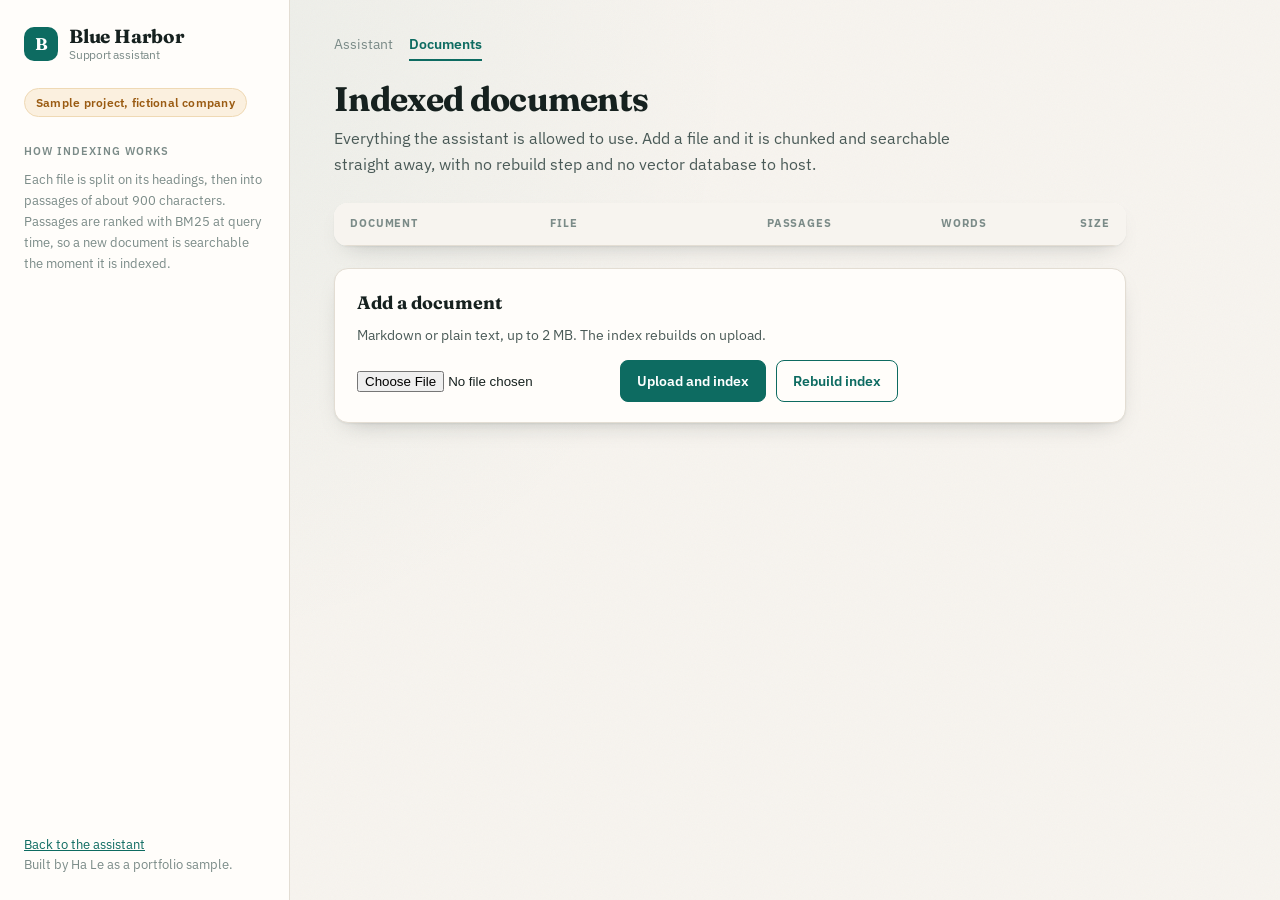
==== static/admin.html @ 93e19dbc "Document assistant with citations and an out of scope guard Heading aware chunking plus BM25 ranking" ====
<!doctype html>
<html lang="en">
<head>
<meta charset="utf-8">
<meta name="viewport" content="width=device-width, initial-scale=1">
<title>Documents, Blue Harbor Support Assistant (Sample)</title>
<link rel="preconnect" href="https://fonts.googleapis.com">
<link rel="preconnect" href="https://fonts.gstatic.com" crossorigin>
<link href="https://fonts.googleapis.com/css2?family=Fraunces:opsz,wght@9..144,600;9..144,700&family=IBM+Plex+Sans:wght@400;500;600&display=swap" rel="stylesheet">
<link rel="stylesheet" href="/static/styles.css">
</head>
<body>
<div class="shell">
  <aside class="side">
    <div class="brand">
      <div class="mark">B</div>
      <h1>Blue Harbor<span>Support assistant</span></h1>
    </div>
    <div class="tag">Sample project, fictional company</div>
    <div class="corpus">
      <h2>How indexing works</h2>
      <p style="margin:0">Each file is split on its headings, then into passages of about 900 characters. Passages are ranked with BM25 at query time, so a new document is searchable the moment it is indexed.</p>
    </div>
    <footer>
      <a href="/">Back to the assistant</a><br>
      Built by Ha Le as a portfolio sample.
    </footer>
  </aside>

  <main class="main">
    <nav class="nav">
      <a href="/">Assistant</a>
      <a href="/admin" class="on">Documents</a>
    </nav>

    <header>
      <h2>Indexed documents</h2>
      <p class="lede">Everything the assistant is allowed to use. Add a file and it is chunked and searchable straight away, with no rebuild step and no vector database to host.</p>
    </header>

    <table>
      <thead>
        <tr>
          <th>Document</th>
          <th>File</th>
          <th class="num-col">Passages</th>
          <th class="num-col">Words</th>
          <th class="num-col">Size</th>
        </tr>
      </thead>
      <tbody id="rows"></tbody>
    </table>

    <div class="panel">
      <h3>Add a document</h3>
      <p>Markdown or plain text, up to 2 MB. The index rebuilds on upload.</p>
      <div class="row">
        <input type="file" id="file" accept=".md,.markdown,.txt">
        <button class="btn" id="upload">Upload and index</button>
        <button class="btn ghost" id="reindex">Rebuild index</button>
        <span class="status" id="status"></span>
      </div>
    </div>
  </main>
</div>

<script>
const rows = document.getElementById("rows");
const status = document.getElementById("status");

const kb = (n) => (n / 1024).toFixed(1) + " KB";

async function load() {
  const data = await (await fetch("/api/documents")).json();
  rows.innerHTML = data.documents
    .map(
      (d) => `<tr>
        <td><strong>${d.title}</strong></td>
        <td>${d.filename}</td>
        <td class="num-col">${d.chunks}</td>
        <td class="num-col">${d.words}</td>
        <td class="num-col">${kb(d.bytes)}</td>
      </tr>`
    )
    .join("");
  status.textContent = `${data.documents.length} documents, ${data.total_chunks} passages indexed`;
}

document.getElementById("reindex").addEventListener("click", async () => {
  const r = await (await fetch("/api/reindex", { method: "POST" })).json();
  status.textContent = `Rebuilt ${r.chunks} passages in ${r.ms} ms`;
  load();
});

document.getElementById("upload").addEventListener("click", async () => {
  const file = document.getElementById("file").files[0];
  if (!file) {
    status.textContent = "Choose a file first";
    return;
  }
  const body = new FormData();
  body.append("file", file);
  const res = await fetch("/api/documents", { method: "POST", body });
  const data = await res.json();
  status.textContent = res.ok
    ? `Indexed ${data.filename}, ${data.chunks} passages total`
    : data.detail;
  load();
});

load();
</script>
</body>
</html>
---- static/styles.css ----
:root {
  --ink: #16211f;
  --ink-soft: #4a5a57;
  --ink-faint: #7b8b88;
  --paper: #f7f4ef;
  --surface: #fffdfa;
  --line: #e3ddd3;
  --accent: #0d6b61;
  --accent-soft: #e4f0ed;
  --warn: #9a5b12;
  --warn-soft: #fbf0df;
  --radius-s: 8px;
  --radius-m: 14px;
  --shadow: 0 1px 2px rgba(22, 33, 31, .06), 0 10px 24px -14px rgba(22, 33, 31, .34);
}

* { box-sizing: border-box; }

body {
  margin: 0;
  background: var(--paper);
  color: var(--ink);
  font-family: "IBM Plex Sans", ui-sans-serif, system-ui, -apple-system, "Segoe UI", sans-serif;
  font-size: 16px;
  line-height: 1.6;
  background-image:
    radial-gradient(circle at 12% 8%, rgba(13, 107, 97, .05), transparent 42%),
    url("data:image/svg+xml,%3Csvg xmlns='http://www.w3.org/2000/svg' width='120' height='120'%3E%3Cfilter id='n'%3E%3CfeTurbulence type='fractalNoise' baseFrequency='.85' numOctaves='3'/%3E%3C/filter%3E%3Crect width='120' height='120' filter='url(%23n)' opacity='.035'/%3E%3C/svg%3E");
}

.shell { display: grid; grid-template-columns: 290px minmax(0, 1fr); min-height: 100vh; }

/* sidebar */
.side {
  border-right: 1px solid var(--line);
  padding: 26px 24px;
  background: var(--surface);
  display: flex;
  flex-direction: column;
  gap: 26px;
}

.brand { display: flex; align-items: center; gap: 11px; }
.mark {
  width: 34px; height: 34px; border-radius: 10px;
  background: var(--accent); color: #fff;
  display: grid; place-items: center;
  font-family: "Fraunces", Georgia, serif; font-weight: 700; font-size: 17px;
}
.brand h1 {
  font-family: "Fraunces", Georgia, serif;
  font-size: 19px; line-height: 1.15; margin: 0; letter-spacing: -.01em;
}
.brand span { display: block; font-size: 12px; color: var(--ink-faint); font-family: "IBM Plex Sans", sans-serif; font-weight: 400; }

.tag {
  display: inline-flex; align-items: center; gap: 6px;
  background: var(--warn-soft); color: var(--warn);
  border: 1px solid #efd9b4;
  border-radius: 999px; padding: 4px 11px;
  font-size: 12px; font-weight: 600; letter-spacing: .02em; width: fit-content;
}

.side h2 {
  font-size: 11px; text-transform: uppercase; letter-spacing: .09em;
  color: var(--ink-faint); margin: 0 0 10px; font-weight: 600;
}

.examples { display: flex; flex-direction: column; gap: 7px; }
.examples button {
  text-align: left; font: inherit; font-size: 13.5px; color: var(--ink-soft);
  background: var(--paper); border: 1px solid var(--line); border-radius: var(--radius-s);
  padding: 9px 11px; cursor: pointer;
  transition: border-color .18s ease, color .18s ease, transform .18s ease;
}
.examples button:hover { border-color: var(--accent); color: var(--accent); transform: translateX(2px); }

.corpus { font-size: 13px; color: var(--ink-faint); }
.corpus ul { margin: 8px 0 0; padding-left: 16px; }
.corpus li { margin-bottom: 3px; }
.side footer { margin-top: auto; font-size: 12.5px; color: var(--ink-faint); }
.side footer a { color: var(--accent); }

/* main */
.main { padding: 34px 44px 44px; max-width: 880px; }
.main > header { margin-bottom: 26px; }
.main h2 {
  font-family: "Fraunces", Georgia, serif;
  font-size: 34px; line-height: 1.1; letter-spacing: -.02em; margin: 0 0 8px;
}
.lede { color: var(--ink-soft); margin: 0; max-width: 62ch; }

.thread { display: flex; flex-direction: column; gap: 20px; margin-bottom: 26px; }

.turn-q {
  align-self: flex-end; max-width: 78%;
  background: var(--accent); color: #fff;
  padding: 11px 16px; border-radius: 16px 16px 4px 16px;
  box-shadow: var(--shadow);
}

.turn-a {
  background: var(--surface); border: 1px solid var(--line);
  border-radius: 4px 16px 16px 16px; padding: 20px 22px; box-shadow: var(--shadow);
}
.turn-a.nogo { border-color: #efd9b4; background: #fffaf1; }
.answer { margin: 0 0 4px; }
.answer sup {
  font-size: 11px; font-weight: 700; color: var(--accent);
  background: var(--accent-soft); border-radius: 4px; padding: 1px 4px; margin: 0 -1px 0 1px;
}

.sources { margin-top: 18px; border-top: 1px dashed var(--line); padding-top: 14px; }
.sources h3 {
  font-size: 11px; text-transform: uppercase; letter-spacing: .09em;
  color: var(--ink-faint); margin: 0 0 11px; font-weight: 600;
}
.source { display: flex; gap: 11px; padding: 9px 0; border-bottom: 1px solid #f0ece4; }
.source:last-child { border-bottom: 0; }
.num {
  flex: 0 0 22px; height: 22px; border-radius: 6px;
  background: var(--accent-soft); color: var(--accent);
  font-size: 12px; font-weight: 700; display: grid; place-items: center;
}
.source-body { min-width: 0; }
.source-label { font-size: 13px; font-weight: 600; margin-bottom: 2px; }
.source-text { font-size: 13px; color: var(--ink-soft); margin: 0; }
.source-meta { font-size: 11.5px; color: var(--ink-faint); margin-top: 4px; }

.meta-row {
  display: flex; gap: 14px; flex-wrap: wrap;
  font-size: 11.5px; color: var(--ink-faint); margin-top: 14px;
}
.meta-row b { color: var(--ink-soft); font-weight: 600; }

/* composer */
.composer { display: flex; gap: 10px; position: sticky; bottom: 0; padding-bottom: 6px; }
.composer input {
  flex: 1; font: inherit; padding: 13px 16px;
  border: 1px solid var(--line); border-radius: var(--radius-m);
  background: var(--surface); color: var(--ink);
}
.composer input:focus { outline: 2px solid var(--accent); outline-offset: 1px; border-color: transparent; }
.composer button {
  font: inherit; font-weight: 600; padding: 13px 22px;
  background: var(--accent); color: #fff; border: 0; border-radius: var(--radius-m);
  cursor: pointer; transition: transform .15s ease, background .15s ease;
}
.composer button:hover { background: #0a564e; }
.composer button:active { transform: scale(.98); }
.composer button:disabled { opacity: .55; cursor: wait; }

/* admin */
table { width: 100%; border-collapse: collapse; background: var(--surface); border-radius: var(--radius-m); overflow: hidden; box-shadow: var(--shadow); }
th, td { text-align: left; padding: 12px 16px; border-bottom: 1px solid var(--line); font-size: 14px; }
th { font-size: 11px; text-transform: uppercase; letter-spacing: .08em; color: var(--ink-faint); background: var(--paper); }
tbody tr:last-child td { border-bottom: 0; }
td.num-col, th.num-col { text-align: right; font-variant-numeric: tabular-nums; }

.panel { background: var(--surface); border: 1px solid var(--line); border-radius: var(--radius-m); padding: 20px 22px; box-shadow: var(--shadow); margin-top: 22px; }
.panel h3 { margin: 0 0 6px; font-family: "Fraunces", Georgia, serif; font-size: 18px; }
.panel p { margin: 0 0 14px; color: var(--ink-soft); font-size: 14px; }
.row { display: flex; gap: 10px; align-items: center; flex-wrap: wrap; }
.btn {
  font: inherit; font-weight: 600; font-size: 14px; padding: 9px 16px;
  border-radius: var(--radius-s); border: 1px solid var(--accent);
  background: var(--accent); color: #fff; cursor: pointer;
}
.btn.ghost { background: transparent; color: var(--accent); }
.status { font-size: 13px; color: var(--accent); }
.nav { display: flex; gap: 16px; font-size: 13.5px; margin-bottom: 20px; }
.nav a { color: var(--ink-faint); text-decoration: none; padding-bottom: 3px; }
.nav a.on { color: var(--accent); border-bottom: 2px solid var(--accent); font-weight: 600; }
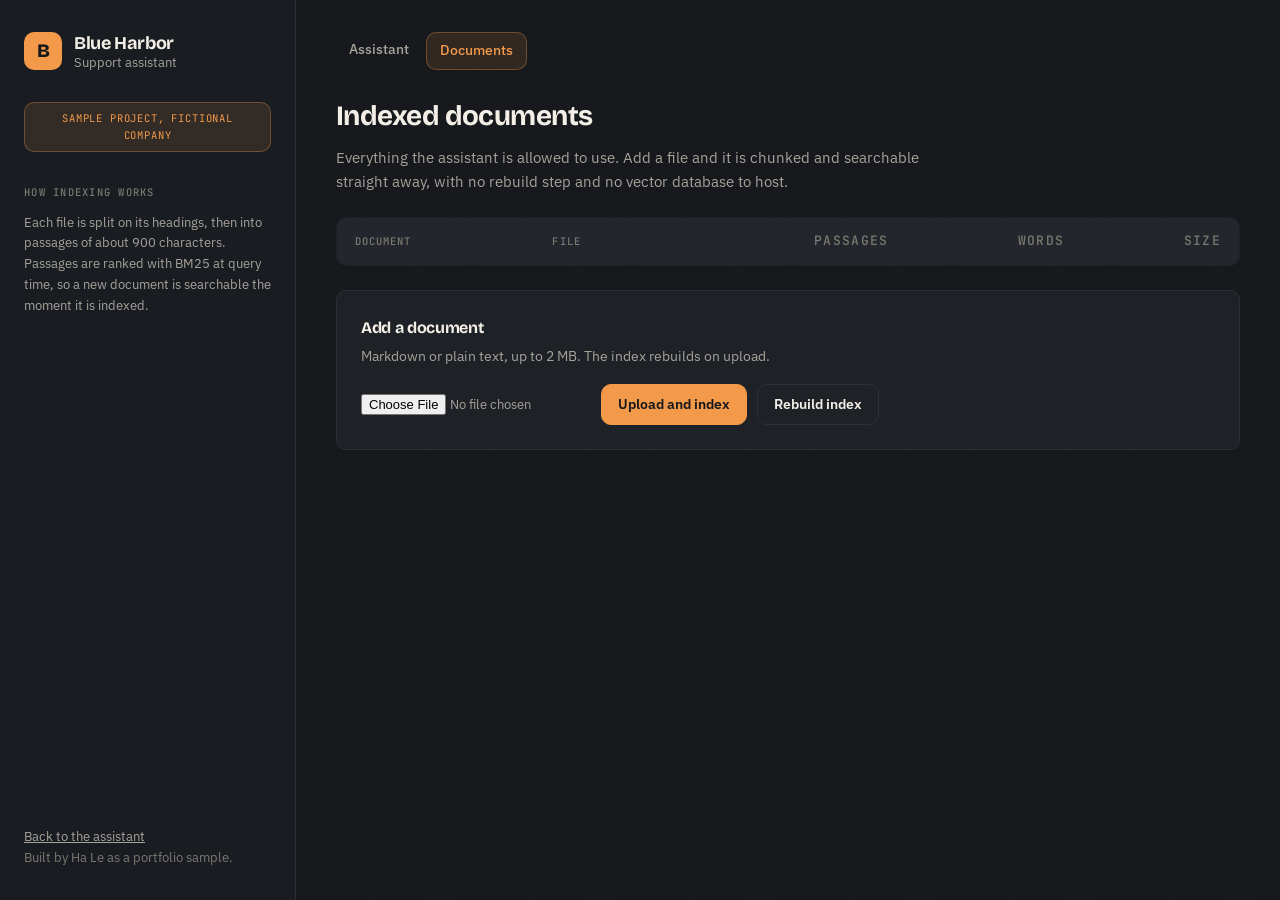
==== commit ab527b46: "Restyle to the studio look and harden the grounding gate UI is rebuilt on the shared studio palette " ====
--- a/static/admin.html
+++ b/static/admin.html
@@ -6,8 +6,9 @@
 <title>Documents, Blue Harbor Support Assistant (Sample)</title>
 <link rel="preconnect" href="https://fonts.googleapis.com">
 <link rel="preconnect" href="https://fonts.gstatic.com" crossorigin>
-<link href="https://fonts.googleapis.com/css2?family=Fraunces:opsz,wght@9..144,600;9..144,700&family=IBM+Plex+Sans:wght@400;500;600&display=swap" rel="stylesheet">
+<link href="https://fonts.googleapis.com/css2?family=Bricolage+Grotesque:opsz,wght@12..96,600;12..96,700;12..96,800&family=IBM+Plex+Sans:wght@400;500;600&family=JetBrains+Mono:wght@400;500;600&display=swap" rel="stylesheet">
 <link rel="stylesheet" href="/static/styles.css">
+<script>var t=new URLSearchParams(location.search).get("theme");if(t)document.documentElement.dataset.theme=t;</script>
 </head>
 <body>
 <div class="shell">
--- a/static/styles.css
+++ b/static/styles.css
@@ -1,173 +1,233 @@
+/* Studio look: dark by default, light theme via data-theme="light". */
+
 :root {
-  --ink: #16211f;
-  --ink-soft: #4a5a57;
-  --ink-faint: #7b8b88;
-  --paper: #f7f4ef;
-  --surface: #fffdfa;
-  --line: #e3ddd3;
-  --accent: #0d6b61;
-  --accent-soft: #e4f0ed;
-  --warn: #9a5b12;
-  --warn-soft: #fbf0df;
-  --radius-s: 8px;
-  --radius-m: 14px;
-  --shadow: 0 1px 2px rgba(22, 33, 31, .06), 0 10px 24px -14px rgba(22, 33, 31, .34);
+  --canvas: #15171B;
+  --rail: #191C21;
+  --surface: #1E2126;
+  --surface-2: #23272D;
+  --ink: #F3EFE7;
+  --muted: #A7A39B;
+  --faint: #7D7872;
+  --line: #2C3036;
+  --line-soft: #24282E;
+  --accent: #F2994A;
+  --accent-ink: #15171B;
+  --accent-wash: rgba(242, 153, 74, .12);
+  --accent-line: rgba(242, 153, 74, .32);
+  --r: 10px;
+  --shadow: 0 1px 2px rgba(0,0,0,.4), 0 14px 38px rgba(0,0,0,.34);
+}
+
+:root[data-theme="light"] {
+  --canvas: #F6F3EE;
+  --rail: #FFFFFF;
+  --surface: #FFFFFF;
+  --surface-2: #F1EDE6;
+  --ink: #1B1D21;
+  --muted: #5F5B55;
+  --faint: #8A857E;
+  --line: #E2DCD2;
+  --line-soft: #EDE8E0;
+  --accent: #C96A14;
+  --accent-ink: #FFFFFF;
+  --accent-wash: rgba(201, 106, 20, .10);
+  --accent-line: rgba(201, 106, 20, .28);
+  --shadow: 0 1px 2px rgba(27,29,33,.06), 0 12px 32px rgba(27,29,33,.08);
 }
 
 * { box-sizing: border-box; }
+
+html { -webkit-font-smoothing: antialiased; }
 
 body {
   margin: 0;
-  background: var(--paper);
+  background: var(--canvas);
   color: var(--ink);
-  font-family: "IBM Plex Sans", ui-sans-serif, system-ui, -apple-system, "Segoe UI", sans-serif;
-  font-size: 16px;
+  font-family: "IBM Plex Sans", ui-sans-serif, -apple-system, sans-serif;
+  font-size: 15px;
   line-height: 1.6;
-  background-image:
-    radial-gradient(circle at 12% 8%, rgba(13, 107, 97, .05), transparent 42%),
-    url("data:image/svg+xml,%3Csvg xmlns='http://www.w3.org/2000/svg' width='120' height='120'%3E%3Cfilter id='n'%3E%3CfeTurbulence type='fractalNoise' baseFrequency='.85' numOctaves='3'/%3E%3C/filter%3E%3Crect width='120' height='120' filter='url(%23n)' opacity='.035'/%3E%3C/svg%3E");
-}
-
-.shell { display: grid; grid-template-columns: 290px minmax(0, 1fr); min-height: 100vh; }
-
-/* sidebar */
+}
+
+body::before {
+  content: "";
+  position: fixed; inset: 0; z-index: 0; pointer-events: none; opacity: .03;
+  background-image: url("data:image/svg+xml,%3Csvg xmlns='http://www.w3.org/2000/svg' width='160' height='160'%3E%3Cfilter id='n'%3E%3CfeTurbulence type='fractalNoise' baseFrequency='.8' numOctaves='3'/%3E%3C/filter%3E%3Crect width='160' height='160' filter='url(%23n)'/%3E%3C/svg%3E");
+}
+
+h1, h2, h3 { font-family: "Bricolage Grotesque", Georgia, serif; letter-spacing: -.02em; }
+
+.shell { position: relative; z-index: 1; display: grid; grid-template-columns: 296px 1fr; min-height: 100vh; }
+
+/* rail */
 .side {
+  background: var(--rail);
   border-right: 1px solid var(--line);
-  padding: 26px 24px;
-  background: var(--surface);
-  display: flex;
-  flex-direction: column;
-  gap: 26px;
-}
-
-.brand { display: flex; align-items: center; gap: 11px; }
+  padding: 32px 24px;
+  display: flex; flex-direction: column; gap: 32px;
+}
+.brand { display: flex; align-items: center; gap: 12px; }
 .mark {
-  width: 34px; height: 34px; border-radius: 10px;
-  background: var(--accent); color: #fff;
+  width: 38px; height: 38px; border-radius: var(--r); flex: 0 0 38px;
+  background: var(--accent); color: var(--accent-ink);
   display: grid; place-items: center;
-  font-family: "Fraunces", Georgia, serif; font-weight: 700; font-size: 17px;
-}
-.brand h1 {
-  font-family: "Fraunces", Georgia, serif;
-  font-size: 19px; line-height: 1.15; margin: 0; letter-spacing: -.01em;
-}
-.brand span { display: block; font-size: 12px; color: var(--ink-faint); font-family: "IBM Plex Sans", sans-serif; font-weight: 400; }
+  font-family: "Bricolage Grotesque", Georgia, serif; font-weight: 800; font-size: 19px;
+}
+.brand h1 { margin: 0; font-size: 18px; font-weight: 700; line-height: 1.25; }
+.brand h1 span { display: block; font-family: "IBM Plex Sans", sans-serif; font-size: 12.5px; font-weight: 400; color: var(--muted); letter-spacing: 0; }
 
 .tag {
-  display: inline-flex; align-items: center; gap: 6px;
-  background: var(--warn-soft); color: var(--warn);
-  border: 1px solid #efd9b4;
-  border-radius: 999px; padding: 4px 11px;
-  font-size: 12px; font-weight: 600; letter-spacing: .02em; width: fit-content;
+  font-family: "JetBrains Mono", ui-monospace, monospace;
+  font-size: 10.5px; letter-spacing: .08em; text-transform: uppercase;
+  color: var(--accent); background: var(--accent-wash);
+  border: 1px solid var(--accent-line); border-radius: var(--r);
+  padding: 7px 11px; text-align: center;
 }
 
 .side h2 {
-  font-size: 11px; text-transform: uppercase; letter-spacing: .09em;
-  color: var(--ink-faint); margin: 0 0 10px; font-weight: 600;
-}
-
-.examples { display: flex; flex-direction: column; gap: 7px; }
+  font-family: "JetBrains Mono", ui-monospace, monospace;
+  font-size: 10.5px; font-weight: 500; letter-spacing: .12em; text-transform: uppercase;
+  color: var(--faint); margin: 0 0 12px;
+}
+.examples { display: flex; flex-direction: column; gap: 8px; }
 .examples button {
-  text-align: left; font: inherit; font-size: 13.5px; color: var(--ink-soft);
-  background: var(--paper); border: 1px solid var(--line); border-radius: var(--radius-s);
-  padding: 9px 11px; cursor: pointer;
-  transition: border-color .18s ease, color .18s ease, transform .18s ease;
-}
-.examples button:hover { border-color: var(--accent); color: var(--accent); transform: translateX(2px); }
-
-.corpus { font-size: 13px; color: var(--ink-faint); }
-.corpus ul { margin: 8px 0 0; padding-left: 16px; }
-.corpus li { margin-bottom: 3px; }
-.side footer { margin-top: auto; font-size: 12.5px; color: var(--ink-faint); }
-.side footer a { color: var(--accent); }
+  font: inherit; font-size: 13.5px; text-align: left; cursor: pointer;
+  color: var(--ink); background: var(--surface);
+  border: 1px solid var(--line); border-radius: var(--r);
+  padding: 11px 13px; line-height: 1.4;
+  transition: border-color .15s ease, background .15s ease;
+}
+.examples button:hover { border-color: var(--accent-line); background: var(--surface-2); }
+
+.corpus ul { margin: 0; padding: 0; list-style: none; display: flex; flex-direction: column; gap: 7px; }
+.corpus li { font-size: 13.5px; color: var(--muted); padding-left: 14px; position: relative; }
+.corpus li::before { content: ""; position: absolute; left: 0; top: .62em; width: 5px; height: 5px; border-radius: 50%; background: var(--line); }
+.corpus p { font-size: 13px; color: var(--muted); }
+
+.side footer { margin-top: auto; font-size: 12.5px; color: var(--faint); line-height: 1.7; }
+.side footer a { color: var(--muted); }
 
 /* main */
-.main { padding: 34px 44px 44px; max-width: 880px; }
-.main > header { margin-bottom: 26px; }
-.main h2 {
-  font-family: "Fraunces", Georgia, serif;
-  font-size: 34px; line-height: 1.1; letter-spacing: -.02em; margin: 0 0 8px;
-}
-.lede { color: var(--ink-soft); margin: 0; max-width: 62ch; }
-
-.thread { display: flex; flex-direction: column; gap: 20px; margin-bottom: 26px; }
+.main { padding: 32px 40px 40px; display: flex; flex-direction: column; min-width: 0; }
+
+.nav { display: flex; gap: 4px; margin-bottom: 24px; }
+.nav a {
+  text-decoration: none; color: var(--muted); font-size: 13.5px; font-weight: 500;
+  padding: 7px 13px; border-radius: var(--r);
+}
+.nav a:hover { background: var(--surface); color: var(--ink); }
+.nav a.on { background: var(--accent-wash); color: var(--accent); border: 1px solid var(--accent-line); }
+
+.main header { margin-bottom: 24px; }
+.main header h2 { margin: 0 0 8px; font-size: 28px; font-weight: 700; }
+.lede { margin: 0; color: var(--muted); max-width: 66ch; font-size: 14.5px; }
+
+/* thread */
+.thread { display: flex; flex-direction: column; gap: 16px; margin-bottom: 24px; }
+
+.empty {
+  border: 1px dashed var(--line); border-radius: var(--r);
+  padding: 40px 32px; text-align: center; color: var(--muted);
+}
+.empty .ico {
+  width: 40px; height: 40px; margin: 0 auto 14px; border-radius: var(--r);
+  border: 1px solid var(--line); display: grid; place-items: center;
+  color: var(--faint); font-family: "JetBrains Mono", monospace; font-size: 17px;
+}
+.empty b { display: block; color: var(--ink); font-size: 15.5px; font-weight: 600; margin-bottom: 5px; font-family: "Bricolage Grotesque", Georgia, serif; }
+.empty span { font-size: 13.5px; }
 
 .turn-q {
-  align-self: flex-end; max-width: 78%;
-  background: var(--accent); color: #fff;
-  padding: 11px 16px; border-radius: 16px 16px 4px 16px;
-  box-shadow: var(--shadow);
+  align-self: flex-end; max-width: 72%;
+  background: var(--accent); color: var(--accent-ink);
+  padding: 12px 17px; border-radius: var(--r);
+  font-size: 14.5px; font-weight: 500;
 }
 
 .turn-a {
   background: var(--surface); border: 1px solid var(--line);
-  border-radius: 4px 16px 16px 16px; padding: 20px 22px; box-shadow: var(--shadow);
-}
-.turn-a.nogo { border-color: #efd9b4; background: #fffaf1; }
-.answer { margin: 0 0 4px; }
+  border-radius: var(--r); padding: 24px; box-shadow: var(--shadow);
+}
+.turn-a.nogo { border-color: var(--accent-line); background: var(--surface); }
+
+.answer { margin: 0; font-size: 16px; line-height: 1.68; }
 .answer sup {
-  font-size: 11px; font-weight: 700; color: var(--accent);
-  background: var(--accent-soft); border-radius: 4px; padding: 1px 4px; margin: 0 -1px 0 1px;
-}
-
-.sources { margin-top: 18px; border-top: 1px dashed var(--line); padding-top: 14px; }
+  font-family: "JetBrains Mono", monospace; font-size: 10.5px; font-weight: 600;
+  color: var(--accent); background: var(--accent-wash);
+  border: 1px solid var(--accent-line); border-radius: 5px;
+  padding: 1px 5px; margin-left: 3px; vertical-align: super;
+}
+
+.sources { margin-top: 20px; padding-top: 16px; border-top: 1px solid var(--line-soft); }
 .sources h3 {
-  font-size: 11px; text-transform: uppercase; letter-spacing: .09em;
-  color: var(--ink-faint); margin: 0 0 11px; font-weight: 600;
-}
-.source { display: flex; gap: 11px; padding: 9px 0; border-bottom: 1px solid #f0ece4; }
-.source:last-child { border-bottom: 0; }
+  font-family: "JetBrains Mono", monospace; font-size: 10.5px; font-weight: 500;
+  letter-spacing: .12em; text-transform: uppercase; color: var(--faint); margin: 0 0 14px;
+}
+.source { display: flex; gap: 14px; padding: 13px 0; border-top: 1px solid var(--line-soft); }
+.source:first-of-type { border-top: 0; padding-top: 0; }
 .num {
   flex: 0 0 22px; height: 22px; border-radius: 6px;
-  background: var(--accent-soft); color: var(--accent);
-  font-size: 12px; font-weight: 700; display: grid; place-items: center;
+  background: var(--accent-wash); border: 1px solid var(--accent-line); color: var(--accent);
+  display: grid; place-items: center;
+  font-family: "JetBrains Mono", monospace; font-size: 11px; font-weight: 600;
 }
 .source-body { min-width: 0; }
-.source-label { font-size: 13px; font-weight: 600; margin-bottom: 2px; }
-.source-text { font-size: 13px; color: var(--ink-soft); margin: 0; }
-.source-meta { font-size: 11.5px; color: var(--ink-faint); margin-top: 4px; }
+.source-label { font-size: 14px; font-weight: 600; margin-bottom: 5px; }
+.source-text { margin: 0 0 7px; font-size: 13px; color: var(--muted); line-height: 1.6; }
+.source-meta {
+  font-family: "JetBrains Mono", monospace; font-size: 11px; color: var(--faint);
+  font-variant-numeric: tabular-nums;
+}
 
 .meta-row {
-  display: flex; gap: 14px; flex-wrap: wrap;
-  font-size: 11.5px; color: var(--ink-faint); margin-top: 14px;
-}
-.meta-row b { color: var(--ink-soft); font-weight: 600; }
+  display: flex; flex-wrap: wrap; gap: 8px;
+  margin-top: 20px; padding-top: 16px; border-top: 1px solid var(--line-soft);
+}
+.meta-row span {
+  font-family: "JetBrains Mono", monospace; font-size: 11px; color: var(--muted);
+  background: var(--surface-2); border: 1px solid var(--line); border-radius: 6px;
+  padding: 5px 9px; font-variant-numeric: tabular-nums;
+}
+.meta-row b { color: var(--faint); font-weight: 500; }
 
 /* composer */
-.composer { display: flex; gap: 10px; position: sticky; bottom: 0; padding-bottom: 6px; }
+.composer { display: flex; gap: 10px; margin-top: auto; padding-top: 16px; }
 .composer input {
-  flex: 1; font: inherit; padding: 13px 16px;
-  border: 1px solid var(--line); border-radius: var(--radius-m);
-  background: var(--surface); color: var(--ink);
-}
-.composer input:focus { outline: 2px solid var(--accent); outline-offset: 1px; border-color: transparent; }
+  flex: 1; font: inherit; font-size: 14.5px; color: var(--ink);
+  background: var(--surface); border: 1px solid var(--line); border-radius: var(--r);
+  padding: 14px 17px;
+}
+.composer input::placeholder { color: var(--faint); }
+.composer input:focus { outline: none; border-color: var(--accent); box-shadow: 0 0 0 3px var(--accent-wash); }
 .composer button {
-  font: inherit; font-weight: 600; padding: 13px 22px;
-  background: var(--accent); color: #fff; border: 0; border-radius: var(--radius-m);
-  cursor: pointer; transition: transform .15s ease, background .15s ease;
-}
-.composer button:hover { background: #0a564e; }
-.composer button:active { transform: scale(.98); }
-.composer button:disabled { opacity: .55; cursor: wait; }
+  font: inherit; font-size: 14.5px; font-weight: 600; cursor: pointer;
+  background: var(--accent); color: var(--accent-ink);
+  border: 0; border-radius: var(--r); padding: 0 26px;
+}
+.composer button:disabled { opacity: .55; cursor: default; }
 
 /* admin */
-table { width: 100%; border-collapse: collapse; background: var(--surface); border-radius: var(--radius-m); overflow: hidden; box-shadow: var(--shadow); }
-th, td { text-align: left; padding: 12px 16px; border-bottom: 1px solid var(--line); font-size: 14px; }
-th { font-size: 11px; text-transform: uppercase; letter-spacing: .08em; color: var(--ink-faint); background: var(--paper); }
-tbody tr:last-child td { border-bottom: 0; }
-td.num-col, th.num-col { text-align: right; font-variant-numeric: tabular-nums; }
-
-.panel { background: var(--surface); border: 1px solid var(--line); border-radius: var(--radius-m); padding: 20px 22px; box-shadow: var(--shadow); margin-top: 22px; }
-.panel h3 { margin: 0 0 6px; font-family: "Fraunces", Georgia, serif; font-size: 18px; }
-.panel p { margin: 0 0 14px; color: var(--ink-soft); font-size: 14px; }
+table { width: 100%; border-collapse: collapse; background: var(--surface); border: 1px solid var(--line); border-radius: var(--r); overflow: hidden; }
+th {
+  text-align: left; font-family: "JetBrains Mono", monospace;
+  font-size: 10.5px; font-weight: 500; letter-spacing: .1em; text-transform: uppercase;
+  color: var(--faint); padding: 13px 18px; background: var(--surface-2);
+  border-bottom: 1px solid var(--line);
+}
+td { padding: 15px 18px; border-bottom: 1px solid var(--line-soft); font-size: 14px; }
+tr:last-child td { border-bottom: 0; }
+td strong { font-weight: 600; }
+.num-col { text-align: right; font-family: "JetBrains Mono", monospace; font-variant-numeric: tabular-nums; font-size: 13px; }
+
+.panel { margin-top: 24px; background: var(--surface); border: 1px solid var(--line); border-radius: var(--r); padding: 24px; }
+.panel h3 { margin: 0 0 6px; font-size: 16px; font-weight: 700; }
+.panel p { margin: 0 0 16px; font-size: 13.5px; color: var(--muted); }
 .row { display: flex; gap: 10px; align-items: center; flex-wrap: wrap; }
 .btn {
-  font: inherit; font-weight: 600; font-size: 14px; padding: 9px 16px;
-  border-radius: var(--radius-s); border: 1px solid var(--accent);
-  background: var(--accent); color: #fff; cursor: pointer;
-}
-.btn.ghost { background: transparent; color: var(--accent); }
-.status { font-size: 13px; color: var(--accent); }
-.nav { display: flex; gap: 16px; font-size: 13.5px; margin-bottom: 20px; }
-.nav a { color: var(--ink-faint); text-decoration: none; padding-bottom: 3px; }
-.nav a.on { color: var(--accent); border-bottom: 2px solid var(--accent); font-weight: 600; }
+  font: inherit; font-size: 13.5px; font-weight: 600; cursor: pointer;
+  background: var(--accent); color: var(--accent-ink);
+  border: 1px solid var(--accent); border-radius: var(--r); padding: 9px 16px;
+}
+.btn.ghost { background: transparent; color: var(--ink); border-color: var(--line); }
+.btn.ghost:hover { border-color: var(--accent-line); color: var(--accent); }
+input[type=file] { font: inherit; font-size: 13px; color: var(--muted); max-width: 230px; }
+.status { font-family: "JetBrains Mono", monospace; font-size: 11.5px; color: var(--faint); font-variant-numeric: tabular-nums; }
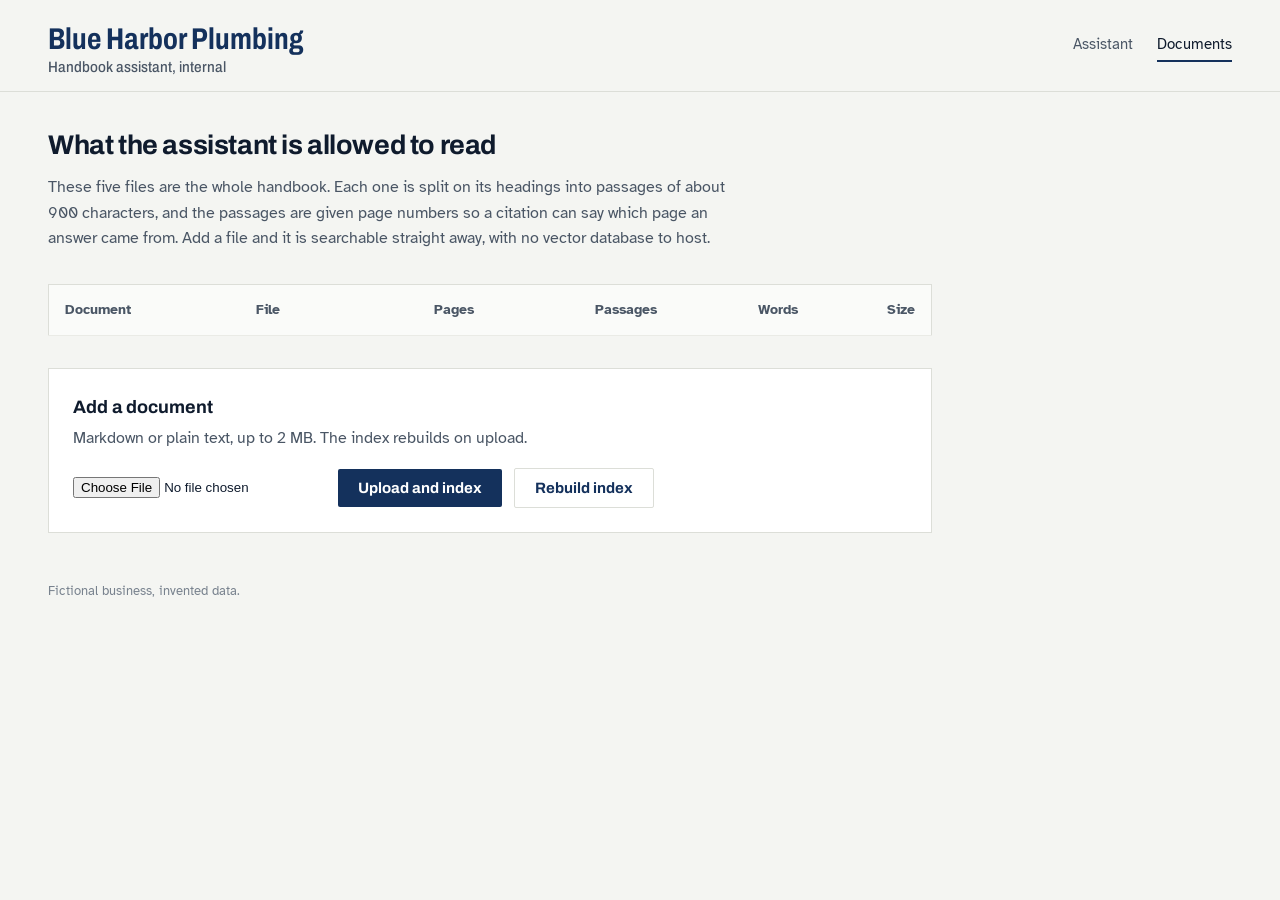
==== commit e7213de1: "Restyle to the Blue Harbor work order look and cite handbook pages Replaces the shared charcoal and " ====
--- a/static/admin.html
+++ b/static/admin.html
@@ -3,88 +3,83 @@
 <head>
 <meta charset="utf-8">
 <meta name="viewport" content="width=device-width, initial-scale=1">
-<title>Documents, Blue Harbor Support Assistant (Sample)</title>
+<title>Documents, Blue Harbor Plumbing handbook assistant</title>
 <link rel="preconnect" href="https://fonts.googleapis.com">
 <link rel="preconnect" href="https://fonts.gstatic.com" crossorigin>
-<link href="https://fonts.googleapis.com/css2?family=Bricolage+Grotesque:opsz,wght@12..96,600;12..96,700;12..96,800&family=IBM+Plex+Sans:wght@400;500;600&family=JetBrains+Mono:wght@400;500;600&display=swap" rel="stylesheet">
+<link href="https://fonts.googleapis.com/css2?family=Archivo:wdth,wght@62..125,400..700&family=Atkinson+Hyperlegible:wght@400;700&display=swap" rel="stylesheet">
 <link rel="stylesheet" href="/static/styles.css">
-<script>var t=new URLSearchParams(location.search).get("theme");if(t)document.documentElement.dataset.theme=t;</script>
 </head>
 <body>
-<div class="shell">
-  <aside class="side">
-    <div class="brand">
-      <div class="mark">B</div>
-      <h1>Blue Harbor<span>Support assistant</span></h1>
+
+<header class="masthead">
+  <h1 class="wordmark">Blue Harbor Plumbing<small>Handbook assistant, internal</small></h1>
+  <nav>
+    <a href="/">Assistant</a>
+    <a href="/admin" class="on">Documents</a>
+  </nav>
+</header>
+
+<main class="plain">
+  <h2>What the assistant is allowed to read</h2>
+  <p class="lede">These five files are the whole handbook. Each one is split on its headings into passages of about 900 characters, and the passages are given page numbers so a citation can say which page an answer came from. Add a file and it is searchable straight away, with no vector database to host.</p>
+
+  <table class="docs">
+    <thead>
+      <tr>
+        <th>Document</th>
+        <th>File</th>
+        <th class="num">Pages</th>
+        <th class="num">Passages</th>
+        <th class="num">Words</th>
+        <th class="num">Size</th>
+      </tr>
+    </thead>
+    <tbody id="rows"></tbody>
+  </table>
+
+  <div class="panel">
+    <h3>Add a document</h3>
+    <p>Markdown or plain text, up to 2 MB. The index rebuilds on upload.</p>
+    <div class="row">
+      <input type="file" id="file" accept=".md,.markdown,.txt">
+      <button class="btn" id="upload">Upload and index</button>
+      <button class="btn ghost" id="reindex">Rebuild index</button>
+      <span class="status" id="status"></span>
     </div>
-    <div class="tag">Sample project, fictional company</div>
-    <div class="corpus">
-      <h2>How indexing works</h2>
-      <p style="margin:0">Each file is split on its headings, then into passages of about 900 characters. Passages are ranked with BM25 at query time, so a new document is searchable the moment it is indexed.</p>
-    </div>
-    <footer>
-      <a href="/">Back to the assistant</a><br>
-      Built by Ha Le as a portfolio sample.
-    </footer>
-  </aside>
+  </div>
+</main>
 
-  <main class="main">
-    <nav class="nav">
-      <a href="/">Assistant</a>
-      <a href="/admin" class="on">Documents</a>
-    </nav>
-
-    <header>
-      <h2>Indexed documents</h2>
-      <p class="lede">Everything the assistant is allowed to use. Add a file and it is chunked and searchable straight away, with no rebuild step and no vector database to host.</p>
-    </header>
-
-    <table>
-      <thead>
-        <tr>
-          <th>Document</th>
-          <th>File</th>
-          <th class="num-col">Passages</th>
-          <th class="num-col">Words</th>
-          <th class="num-col">Size</th>
-        </tr>
-      </thead>
-      <tbody id="rows"></tbody>
-    </table>
-
-    <div class="panel">
-      <h3>Add a document</h3>
-      <p>Markdown or plain text, up to 2 MB. The index rebuilds on upload.</p>
-      <div class="row">
-        <input type="file" id="file" accept=".md,.markdown,.txt">
-        <button class="btn" id="upload">Upload and index</button>
-        <button class="btn ghost" id="reindex">Rebuild index</button>
-        <span class="status" id="status"></span>
-      </div>
-    </div>
-  </main>
-</div>
+<footer class="fine">Fictional business, invented data.</footer>
 
 <script>
 const rows = document.getElementById("rows");
 const status = document.getElementById("status");
-
 const kb = (n) => (n / 1024).toFixed(1) + " KB";
 
 async function load() {
-  const data = await (await fetch("/api/documents")).json();
-  rows.innerHTML = data.documents
+  const [docs, book] = await Promise.all([
+    (await fetch("/api/documents")).json(),
+    (await fetch("/api/handbook")).json(),
+  ]);
+  const pagesOf = (filename) => {
+    const pages = book.pages.filter((p) => p.document === filename).map((p) => p.page);
+    if (!pages.length) return "";
+    const low = Math.min(...pages), high = Math.max(...pages);
+    return low === high ? String(low) : `${low} to ${high}`;
+  };
+  rows.innerHTML = docs.documents
     .map(
       (d) => `<tr>
-        <td><strong>${d.title}</strong></td>
+        <td><b>${d.title}</b></td>
         <td>${d.filename}</td>
-        <td class="num-col">${d.chunks}</td>
-        <td class="num-col">${d.words}</td>
-        <td class="num-col">${kb(d.bytes)}</td>
+        <td class="num">${pagesOf(d.filename)}</td>
+        <td class="num">${d.chunks}</td>
+        <td class="num">${d.words}</td>
+        <td class="num">${kb(d.bytes)}</td>
       </tr>`
     )
     .join("");
-  status.textContent = `${data.documents.length} documents, ${data.total_chunks} passages indexed`;
+  status.textContent = `${docs.documents.length} documents, ${docs.total_chunks} passages, ${book.pages.length} pages`;
 }
 
 document.getElementById("reindex").addEventListener("click", async () => {
--- a/static/styles.css
+++ b/static/styles.css
@@ -1,233 +1,381 @@
-/* Studio look: dark by default, light theme via data-theme="light". */
+/* Blue Harbor Plumbing support assistant.
+   Canvas #F4F5F2, surface white, ink #0F1B2D, harbor navy for actions and links,
+   signal orange only where the handbook does not cover a question. */
 
 :root {
-  --canvas: #15171B;
-  --rail: #191C21;
-  --surface: #1E2126;
-  --surface-2: #23272D;
-  --ink: #F3EFE7;
-  --muted: #A7A39B;
-  --faint: #7D7872;
-  --line: #2C3036;
-  --line-soft: #24282E;
-  --accent: #F2994A;
-  --accent-ink: #15171B;
-  --accent-wash: rgba(242, 153, 74, .12);
-  --accent-line: rgba(242, 153, 74, .32);
-  --r: 10px;
-  --shadow: 0 1px 2px rgba(0,0,0,.4), 0 14px 38px rgba(0,0,0,.34);
-}
-
-:root[data-theme="light"] {
-  --canvas: #F6F3EE;
-  --rail: #FFFFFF;
+  --canvas: #F4F5F2;
   --surface: #FFFFFF;
-  --surface-2: #F1EDE6;
-  --ink: #1B1D21;
-  --muted: #5F5B55;
-  --faint: #8A857E;
-  --line: #E2DCD2;
-  --line-soft: #EDE8E0;
-  --accent: #C96A14;
-  --accent-ink: #FFFFFF;
-  --accent-wash: rgba(201, 106, 20, .10);
-  --accent-line: rgba(201, 106, 20, .28);
-  --shadow: 0 1px 2px rgba(27,29,33,.06), 0 12px 32px rgba(27,29,33,.08);
+  --ink: #0F1B2D;
+  --ink-2: #4A5665;
+  --ink-3: #78828E;
+  --navy: #14315C;
+  --navy-soft: #E7EBF2;
+  --orange: #E8590C;
+  --orange-soft: #FBEADF;
+  --rule: #DCDED8;
+  --rule-2: #EAEBE6;
+  --display: "Archivo", system-ui, sans-serif;
+  --body: "Atkinson Hyperlegible", system-ui, sans-serif;
+  --shadow: 0 1px 1px rgba(15, 27, 45, .07), 0 10px 28px -12px rgba(15, 27, 45, .18);
 }
 
 * { box-sizing: border-box; }
 
-html { -webkit-font-smoothing: antialiased; }
+html, body { height: 100%; }
 
 body {
   margin: 0;
   background: var(--canvas);
   color: var(--ink);
-  font-family: "IBM Plex Sans", ui-sans-serif, -apple-system, sans-serif;
+  font-family: var(--body);
+  font-size: 16px;
+  line-height: 1.6;
+  -webkit-font-smoothing: antialiased;
+}
+
+a { color: var(--navy); text-decoration: none; }
+a:hover { text-decoration: underline; text-underline-offset: 3px; }
+
+/* ---------- masthead: the one place Archivo is condensed ---------- */
+
+.masthead {
+  display: flex;
+  align-items: baseline;
+  gap: 24px;
+  padding: 24px 48px 16px;
+  border-bottom: 1px solid var(--rule);
+  background: var(--canvas);
+}
+
+.wordmark {
+  font-family: var(--display);
+  font-variation-settings: "wdth" 78, "wght" 700;
+  font-size: 30px;
+  line-height: 1;
+  color: var(--navy);
+  margin: 0;
+}
+
+.wordmark small {
+  display: block;
+  font-variation-settings: "wdth" 88, "wght" 500;
   font-size: 15px;
-  line-height: 1.6;
-}
-
-body::before {
-  content: "";
-  position: fixed; inset: 0; z-index: 0; pointer-events: none; opacity: .03;
-  background-image: url("data:image/svg+xml,%3Csvg xmlns='http://www.w3.org/2000/svg' width='160' height='160'%3E%3Cfilter id='n'%3E%3CfeTurbulence type='fractalNoise' baseFrequency='.8' numOctaves='3'/%3E%3C/filter%3E%3Crect width='160' height='160' filter='url(%23n)'/%3E%3C/svg%3E");
-}
-
-h1, h2, h3 { font-family: "Bricolage Grotesque", Georgia, serif; letter-spacing: -.02em; }
-
-.shell { position: relative; z-index: 1; display: grid; grid-template-columns: 296px 1fr; min-height: 100vh; }
-
-/* rail */
-.side {
-  background: var(--rail);
-  border-right: 1px solid var(--line);
-  padding: 32px 24px;
-  display: flex; flex-direction: column; gap: 32px;
-}
-.brand { display: flex; align-items: center; gap: 12px; }
-.mark {
-  width: 38px; height: 38px; border-radius: var(--r); flex: 0 0 38px;
-  background: var(--accent); color: var(--accent-ink);
-  display: grid; place-items: center;
-  font-family: "Bricolage Grotesque", Georgia, serif; font-weight: 800; font-size: 19px;
-}
-.brand h1 { margin: 0; font-size: 18px; font-weight: 700; line-height: 1.25; }
-.brand h1 span { display: block; font-family: "IBM Plex Sans", sans-serif; font-size: 12.5px; font-weight: 400; color: var(--muted); letter-spacing: 0; }
-
-.tag {
-  font-family: "JetBrains Mono", ui-monospace, monospace;
-  font-size: 10.5px; letter-spacing: .08em; text-transform: uppercase;
-  color: var(--accent); background: var(--accent-wash);
-  border: 1px solid var(--accent-line); border-radius: var(--r);
-  padding: 7px 11px; text-align: center;
-}
-
-.side h2 {
-  font-family: "JetBrains Mono", ui-monospace, monospace;
-  font-size: 10.5px; font-weight: 500; letter-spacing: .12em; text-transform: uppercase;
-  color: var(--faint); margin: 0 0 12px;
-}
-.examples { display: flex; flex-direction: column; gap: 8px; }
+  color: var(--ink-2);
+  margin-top: 6px;
+}
+
+.masthead nav { margin-left: auto; display: flex; gap: 24px; font-size: 15px; }
+.masthead nav a { color: var(--ink-2); padding-bottom: 4px; }
+.masthead nav a.on { color: var(--ink); border-bottom: 2px solid var(--navy); }
+
+/* ---------- ask bar ---------- */
+
+.ask { padding: 32px 48px 0; }
+
+.ask form { display: flex; gap: 8px; max-width: 760px; }
+
+.ask input {
+  flex: 1;
+  font: inherit;
+  padding: 14px 16px;
+  color: var(--ink);
+  background: var(--surface);
+  border: 1px solid var(--rule);
+  border-radius: 2px;
+  transition: border-color 150ms ease-out, box-shadow 150ms ease-out;
+}
+
+.ask input::placeholder { color: var(--ink-3); }
+
+.ask input:focus {
+  outline: none;
+  border-color: var(--navy);
+  box-shadow: 0 0 0 3px var(--navy-soft);
+}
+
+.ask button {
+  font-family: var(--display);
+  font-variation-settings: "wght" 700;
+  font-size: 16px;
+  padding: 14px 28px;
+  color: #fff;
+  background: var(--navy);
+  border: none;
+  border-radius: 2px;
+  cursor: pointer;
+  transition: transform 150ms ease-out, background 150ms ease-out;
+}
+
+.ask button:hover { background: #0E2545; }
+.ask button:active { transform: scale(.97); }
+.ask button:disabled { background: var(--ink-3); cursor: default; }
+.ask button:focus-visible { outline: 3px solid var(--orange); outline-offset: 2px; }
+
+.examples { margin: 12px 0 0; font-size: 15px; color: var(--ink-2); }
+.examples span { margin-right: 4px; }
 .examples button {
-  font: inherit; font-size: 13.5px; text-align: left; cursor: pointer;
-  color: var(--ink); background: var(--surface);
-  border: 1px solid var(--line); border-radius: var(--r);
-  padding: 11px 13px; line-height: 1.4;
-  transition: border-color .15s ease, background .15s ease;
-}
-.examples button:hover { border-color: var(--accent-line); background: var(--surface-2); }
-
-.corpus ul { margin: 0; padding: 0; list-style: none; display: flex; flex-direction: column; gap: 7px; }
-.corpus li { font-size: 13.5px; color: var(--muted); padding-left: 14px; position: relative; }
-.corpus li::before { content: ""; position: absolute; left: 0; top: .62em; width: 5px; height: 5px; border-radius: 50%; background: var(--line); }
-.corpus p { font-size: 13px; color: var(--muted); }
-
-.side footer { margin-top: auto; font-size: 12.5px; color: var(--faint); line-height: 1.7; }
-.side footer a { color: var(--muted); }
-
-/* main */
-.main { padding: 32px 40px 40px; display: flex; flex-direction: column; min-width: 0; }
-
-.nav { display: flex; gap: 4px; margin-bottom: 24px; }
-.nav a {
-  text-decoration: none; color: var(--muted); font-size: 13.5px; font-weight: 500;
-  padding: 7px 13px; border-radius: var(--r);
-}
-.nav a:hover { background: var(--surface); color: var(--ink); }
-.nav a.on { background: var(--accent-wash); color: var(--accent); border: 1px solid var(--accent-line); }
-
-.main header { margin-bottom: 24px; }
-.main header h2 { margin: 0 0 8px; font-size: 28px; font-weight: 700; }
-.lede { margin: 0; color: var(--muted); max-width: 66ch; font-size: 14.5px; }
-
-/* thread */
-.thread { display: flex; flex-direction: column; gap: 16px; margin-bottom: 24px; }
-
-.empty {
-  border: 1px dashed var(--line); border-radius: var(--r);
-  padding: 40px 32px; text-align: center; color: var(--muted);
-}
-.empty .ico {
-  width: 40px; height: 40px; margin: 0 auto 14px; border-radius: var(--r);
-  border: 1px solid var(--line); display: grid; place-items: center;
-  color: var(--faint); font-family: "JetBrains Mono", monospace; font-size: 17px;
-}
-.empty b { display: block; color: var(--ink); font-size: 15.5px; font-weight: 600; margin-bottom: 5px; font-family: "Bricolage Grotesque", Georgia, serif; }
-.empty span { font-size: 13.5px; }
-
-.turn-q {
-  align-self: flex-end; max-width: 72%;
-  background: var(--accent); color: var(--accent-ink);
-  padding: 12px 17px; border-radius: var(--r);
-  font-size: 14.5px; font-weight: 500;
-}
-
-.turn-a {
-  background: var(--surface); border: 1px solid var(--line);
-  border-radius: var(--r); padding: 24px; box-shadow: var(--shadow);
-}
-.turn-a.nogo { border-color: var(--accent-line); background: var(--surface); }
-
-.answer { margin: 0; font-size: 16px; line-height: 1.68; }
-.answer sup {
-  font-family: "JetBrains Mono", monospace; font-size: 10.5px; font-weight: 600;
-  color: var(--accent); background: var(--accent-wash);
-  border: 1px solid var(--accent-line); border-radius: 5px;
-  padding: 1px 5px; margin-left: 3px; vertical-align: super;
-}
-
-.sources { margin-top: 20px; padding-top: 16px; border-top: 1px solid var(--line-soft); }
-.sources h3 {
-  font-family: "JetBrains Mono", monospace; font-size: 10.5px; font-weight: 500;
-  letter-spacing: .12em; text-transform: uppercase; color: var(--faint); margin: 0 0 14px;
-}
-.source { display: flex; gap: 14px; padding: 13px 0; border-top: 1px solid var(--line-soft); }
-.source:first-of-type { border-top: 0; padding-top: 0; }
-.num {
-  flex: 0 0 22px; height: 22px; border-radius: 6px;
-  background: var(--accent-wash); border: 1px solid var(--accent-line); color: var(--accent);
-  display: grid; place-items: center;
-  font-family: "JetBrains Mono", monospace; font-size: 11px; font-weight: 600;
-}
-.source-body { min-width: 0; }
-.source-label { font-size: 14px; font-weight: 600; margin-bottom: 5px; }
-.source-text { margin: 0 0 7px; font-size: 13px; color: var(--muted); line-height: 1.6; }
-.source-meta {
-  font-family: "JetBrains Mono", monospace; font-size: 11px; color: var(--faint);
+  font: inherit;
+  color: var(--navy);
+  background: none;
+  border: none;
+  border-bottom: 1px solid var(--navy-soft);
+  padding: 0;
+  margin: 0 14px 6px 0;
+  cursor: pointer;
+  transition: border-color 150ms ease-out;
+}
+.examples button:hover { border-color: var(--navy); }
+
+/* ---------- the work order ---------- */
+
+.wo { padding: 24px 48px 48px; }
+
+.order {
+  background: var(--surface);
+  border: 1px solid var(--rule);
+  box-shadow: var(--shadow);
+}
+
+.order-head {
+  display: grid;
+  grid-template-columns: 148px 1fr;
+  border-bottom: 1px solid var(--rule);
+}
+
+.order-ref {
+  padding: 24px 16px 24px 24px;
+  border-right: 1px solid var(--rule-2);
+  background: #FAFBF9;
+}
+
+.order-ref b {
+  display: block;
+  font-family: var(--display);
+  font-variation-settings: "wght" 700;
+  font-size: 19px;
   font-variant-numeric: tabular-nums;
 }
 
-.meta-row {
-  display: flex; flex-wrap: wrap; gap: 8px;
-  margin-top: 20px; padding-top: 16px; border-top: 1px solid var(--line-soft);
-}
-.meta-row span {
-  font-family: "JetBrains Mono", monospace; font-size: 11px; color: var(--muted);
-  background: var(--surface-2); border: 1px solid var(--line); border-radius: 6px;
-  padding: 5px 9px; font-variant-numeric: tabular-nums;
-}
-.meta-row b { color: var(--faint); font-weight: 500; }
-
-/* composer */
-.composer { display: flex; gap: 10px; margin-top: auto; padding-top: 16px; }
-.composer input {
-  flex: 1; font: inherit; font-size: 14.5px; color: var(--ink);
-  background: var(--surface); border: 1px solid var(--line); border-radius: var(--r);
-  padding: 14px 17px;
-}
-.composer input::placeholder { color: var(--faint); }
-.composer input:focus { outline: none; border-color: var(--accent); box-shadow: 0 0 0 3px var(--accent-wash); }
-.composer button {
-  font: inherit; font-size: 14.5px; font-weight: 600; cursor: pointer;
-  background: var(--accent); color: var(--accent-ink);
-  border: 0; border-radius: var(--r); padding: 0 26px;
-}
-.composer button:disabled { opacity: .55; cursor: default; }
-
-/* admin */
-table { width: 100%; border-collapse: collapse; background: var(--surface); border: 1px solid var(--line); border-radius: var(--r); overflow: hidden; }
-th {
-  text-align: left; font-family: "JetBrains Mono", monospace;
-  font-size: 10.5px; font-weight: 500; letter-spacing: .1em; text-transform: uppercase;
-  color: var(--faint); padding: 13px 18px; background: var(--surface-2);
-  border-bottom: 1px solid var(--line);
-}
-td { padding: 15px 18px; border-bottom: 1px solid var(--line-soft); font-size: 14px; }
-tr:last-child td { border-bottom: 0; }
-td strong { font-weight: 600; }
-.num-col { text-align: right; font-family: "JetBrains Mono", monospace; font-variant-numeric: tabular-nums; font-size: 13px; }
-
-.panel { margin-top: 24px; background: var(--surface); border: 1px solid var(--line); border-radius: var(--r); padding: 24px; }
-.panel h3 { margin: 0 0 6px; font-size: 16px; font-weight: 700; }
-.panel p { margin: 0 0 16px; font-size: 13.5px; color: var(--muted); }
-.row { display: flex; gap: 10px; align-items: center; flex-wrap: wrap; }
+.order-ref span { font-size: 13px; color: var(--ink-3); }
+
+.order-q { padding: 20px 32px 20px 24px; }
+
+.order-q h2 {
+  font-family: var(--display);
+  font-variation-settings: "wght" 700;
+  font-size: 27px;
+  line-height: 1.2;
+  letter-spacing: -0.015em;
+  margin: 0 0 8px;
+}
+
+.state { font-size: 14px; color: var(--ink-2); padding-left: 12px; border-left: 3px solid var(--navy); }
+.order.refused .state { border-left-color: var(--orange); color: var(--orange); }
+
+.order-body { display: grid; grid-template-columns: 1fr 460px; }
+
+.answer-col { padding: 32px; border-right: 1px solid var(--rule-2); }
+
+.answer {
+  font-size: 19px;
+  line-height: 1.65;
+  margin: 0;
+  max-width: 60ch;
+}
+
+.order.refused .answer { padding-left: 16px; border-left: 3px solid var(--orange); }
+
+.answer sup { line-height: 0; }
+
+.fn {
+  font: inherit;
+  font-size: 12px;
+  font-variant-numeric: tabular-nums;
+  vertical-align: super;
+  color: var(--navy);
+  background: var(--navy-soft);
+  border: none;
+  border-radius: 2px;
+  padding: 1px 5px;
+  margin-left: 2px;
+  cursor: pointer;
+  transition: background 150ms ease-out, color 150ms ease-out;
+}
+
+.fn:hover, .fn.on { background: var(--navy); color: #fff; }
+.fn:focus-visible { outline: 2px solid var(--orange); outline-offset: 1px; }
+
+.notes { margin: 40px 0 0; padding-top: 16px; border-top: 1px solid var(--rule-2); }
+
+.notes h3 {
+  font-family: var(--display);
+  font-variation-settings: "wght" 600;
+  font-size: 15px;
+  color: var(--ink-2);
+  margin: 0 0 12px;
+}
+
+.notes ol { list-style: none; margin: 0; padding: 0; }
+
+.notes li { display: grid; grid-template-columns: 24px 1fr; gap: 8px; margin-bottom: 10px; font-size: 15px; }
+
+.notes .mark { color: var(--navy); font-variant-numeric: tabular-nums; }
+
+.notes button {
+  font: inherit;
+  text-align: left;
+  color: var(--ink);
+  background: none;
+  border: none;
+  padding: 0;
+  cursor: pointer;
+}
+
+.notes button b { font-weight: 700; border-bottom: 1px solid var(--navy-soft); }
+.notes button:hover b { border-color: var(--navy); }
+.notes em { font-style: normal; color: var(--ink-2); }
+
+/* ---------- the source pane: the printed handbook ---------- */
+
+.source-col { position: relative; background: #FBFBF9; max-height: 560px; overflow-y: auto; scroll-behavior: smooth; }
+
+.source-head {
+  position: sticky;
+  top: 0;
+  z-index: 2;
+  padding: 14px 24px;
+  background: #FBFBF9;
+  border-bottom: 1px solid var(--rule-2);
+  font-size: 14px;
+  color: var(--ink-2);
+}
+
+.sheet { padding: 24px; border-bottom: 1px solid var(--rule-2); }
+
+.sheet .running {
+  display: flex;
+  justify-content: space-between;
+  align-items: baseline;
+  font-size: 13px;
+  color: var(--ink-3);
+  padding-bottom: 8px;
+  margin-bottom: 16px;
+  border-bottom: 1px solid var(--rule-2);
+}
+
+.sheet .running b {
+  font-family: var(--display);
+  font-variation-settings: "wght" 600;
+  color: var(--ink-2);
+  font-weight: 400;
+}
+
+.sheet .folio { font-variant-numeric: tabular-nums; }
+
+.para {
+  padding: 8px 12px;
+  margin: 0 -12px 8px;
+  border-radius: 2px;
+  transition: box-shadow 250ms ease-out, background 250ms ease-out;
+}
+
+.para.lit { box-shadow: inset 0 0 0 2px var(--navy); background: #fff; }
+
+.para h4 {
+  font-family: var(--display);
+  font-variation-settings: "wght" 700;
+  font-size: 16px;
+  margin: 0 0 6px;
+}
+
+.para p, .para ul { font-size: 15px; line-height: 1.6; margin: 0 0 8px; }
+.para ul { padding-left: 20px; }
+.para p:last-child, .para ul:last-child { margin-bottom: 0; }
+
+.para table { width: 100%; border-collapse: collapse; font-size: 14px; margin: 8px 0; }
+.para th, .para td { text-align: left; padding: 6px 8px; border-bottom: 1px solid var(--rule-2); }
+.para th { font-weight: 700; color: var(--ink-2); }
+.para .num { text-align: right; font-variant-numeric: tabular-nums; }
+
+/* ---------- empty and error ---------- */
+
+.blank { padding: 56px 32px; max-width: 46ch; }
+
+.blank h2 {
+  font-family: var(--display);
+  font-variation-settings: "wght" 700;
+  font-size: 23px;
+  margin: 0 0 8px;
+}
+
+.blank p { color: var(--ink-2); margin: 0; }
+
+.order.offline .state { border-left-color: var(--ink-3); color: var(--ink-2); }
+
+.offline-note { padding: 32px; max-width: 56ch; }
+.offline-note h2 {
+  font-family: var(--display);
+  font-variation-settings: "wght" 700;
+  font-size: 21px;
+  margin: 0 0 8px;
+}
+.offline-note p { margin: 0 0 8px; color: var(--ink-2); }
+.offline-note code { font-family: "Red Hat Mono", ui-monospace, monospace; font-size: 14px; }
+
+/* ---------- admin ---------- */
+
+.plain { padding: 32px 48px 48px; max-width: 980px; }
+
+.plain h2 {
+  font-family: var(--display);
+  font-variation-settings: "wght" 700;
+  font-size: 27px;
+  letter-spacing: -0.015em;
+  margin: 0 0 8px;
+}
+
+.lede { color: var(--ink-2); max-width: 68ch; margin: 0 0 32px; }
+
+table.docs { width: 100%; border-collapse: collapse; background: var(--surface); border: 1px solid var(--rule); }
+table.docs th, table.docs td { text-align: left; padding: 14px 16px; border-bottom: 1px solid var(--rule-2); }
+table.docs th { font-size: 14px; color: var(--ink-2); background: #FAFBF9; }
+table.docs tr:last-child td { border-bottom: none; }
+table.docs .num { text-align: right; font-variant-numeric: tabular-nums; }
+table.docs td b { font-family: var(--display); font-variation-settings: "wght" 600; font-weight: 400; }
+
+.panel { margin-top: 32px; padding: 24px; background: var(--surface); border: 1px solid var(--rule); }
+.panel h3 { font-family: var(--display); font-variation-settings: "wght" 700; font-size: 18px; margin: 0 0 4px; }
+.panel p { color: var(--ink-2); margin: 0 0 16px; }
+.panel .row { display: flex; align-items: center; gap: 12px; flex-wrap: wrap; }
+
 .btn {
-  font: inherit; font-size: 13.5px; font-weight: 600; cursor: pointer;
-  background: var(--accent); color: var(--accent-ink);
-  border: 1px solid var(--accent); border-radius: var(--r); padding: 9px 16px;
-}
-.btn.ghost { background: transparent; color: var(--ink); border-color: var(--line); }
-.btn.ghost:hover { border-color: var(--accent-line); color: var(--accent); }
-input[type=file] { font: inherit; font-size: 13px; color: var(--muted); max-width: 230px; }
-.status { font-family: "JetBrains Mono", monospace; font-size: 11.5px; color: var(--faint); font-variant-numeric: tabular-nums; }
+  font-family: var(--display);
+  font-variation-settings: "wght" 700;
+  font-size: 15px;
+  padding: 11px 20px;
+  color: #fff;
+  background: var(--navy);
+  border: none;
+  border-radius: 2px;
+  cursor: pointer;
+  transition: transform 150ms ease-out;
+}
+.btn:active { transform: scale(.97); }
+.btn.ghost { color: var(--navy); background: none; border: 1px solid var(--rule); }
+.status { font-size: 14px; color: var(--ink-2); }
+
+footer.fine {
+  padding: 0 48px 40px;
+  font-size: 13px;
+  color: var(--ink-3);
+}
+
+@media (prefers-reduced-motion: reduce) {
+  * { transition-duration: 1ms !important; }
+  .source-col { scroll-behavior: auto; }
+}
+
+@media (max-width: 940px) {
+  .order-body { grid-template-columns: 1fr; }
+  .answer-col { border-right: none; border-bottom: 1px solid var(--rule-2); }
+}
